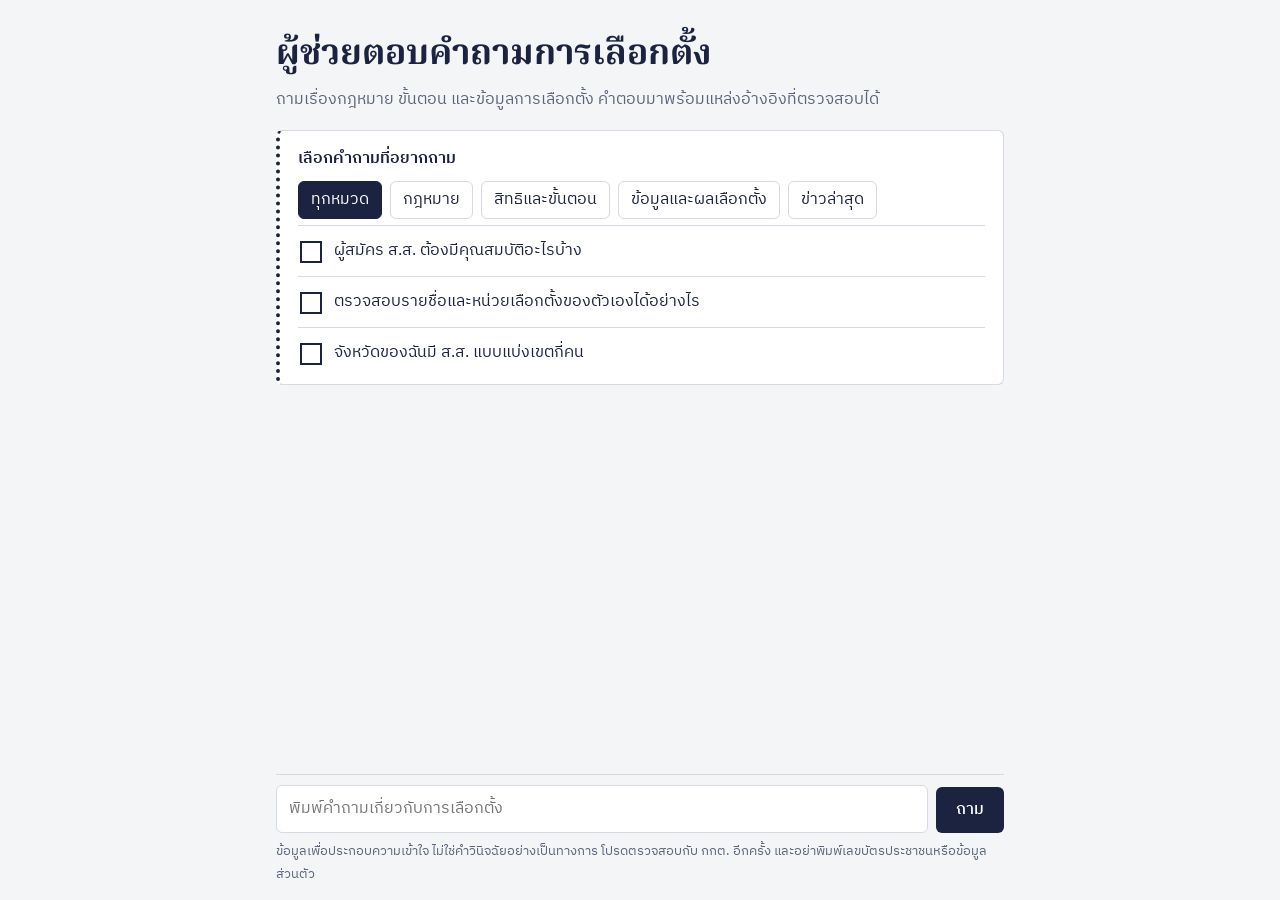
==== index.html @ f16151f4 "Add files via upload" ====
<!DOCTYPE html>
<html lang="th">
<head>
<meta charset="utf-8">
<meta name="viewport" content="width=device-width, initial-scale=1">
<title>ผู้ช่วยตอบคำถามการเลือกตั้ง</title>
<link rel="preconnect" href="https://fonts.googleapis.com">
<link rel="preconnect" href="https://fonts.gstatic.com" crossorigin>
<link href="https://fonts.googleapis.com/css2?family=IBM+Plex+Sans+Thai:wght@400;500;600&family=Noto+Serif+Thai:wght@700&display=swap" rel="stylesheet">
<link rel="stylesheet" href="style.css">
</head>
<body>
<div class="wrap">
  <header>
    <h1>ผู้ช่วยตอบคำถามการเลือกตั้ง</h1>
    <p>ถามเรื่องกฎหมาย ขั้นตอน และข้อมูลการเลือกตั้ง คำตอบมาพร้อมแหล่งอ้างอิงที่ตรวจสอบได้</p>
  </header>

  <section id="ballot" class="ballot" aria-label="คำถามแนะนำ">
    <div class="ballot-head">เลือกคำถามที่อยากถาม</div>
    <div id="tabs" class="tabs" role="group" aria-label="หมวดคำถาม"></div>
    <div id="options"></div>
  </section>

  <main id="chat" aria-live="polite"></main>

  <div class="composer">
    <div class="composer-row">
      <button id="reset" class="ghost" type="button" hidden>เริ่มใหม่</button>
      <textarea id="input" rows="1" maxlength="500" placeholder="พิมพ์คำถามเกี่ยวกับการเลือกตั้ง" aria-label="คำถาม"></textarea>
      <button id="send" type="button">ถาม</button>
    </div>
    <p class="note">ข้อมูลเพื่อประกอบความเข้าใจ ไม่ใช่คำวินิจฉัยอย่างเป็นทางการ โปรดตรวจสอบกับ กกต. อีกครั้ง และอย่าพิมพ์เลขบัตรประชาชนหรือข้อมูลส่วนตัว</p>
  </div>
</div>
<script src="config.js"></script>
<script src="app.js"></script>
</body>
</html>
---- style.css ----
:root{--ink:#1b2340;--paper:#f4f5f7;--white:#fff;--line:#d5d9e2;--slate:#5b6478;--stamp:#b3362d;--tint:#e6ebf5;--r:6px}
*{box-sizing:border-box}
body{margin:0;background:var(--paper);color:var(--ink);font:400 1rem/1.75 "IBM Plex Sans Thai","Noto Sans Thai",system-ui,sans-serif}
.wrap{max-width:760px;margin:0 auto;padding:0 16px;min-height:100vh;display:flex;flex-direction:column}
header{padding:32px 0 16px}
h1{margin:0 0 6px;font:700 clamp(1.6rem,4.5vw,2.2rem)/1.35 "Noto Serif Thai",serif}
header p{margin:0;color:var(--slate)}
button,textarea,input{font:inherit;color:inherit}
button{cursor:pointer}
:focus-visible{outline:3px solid var(--stamp);outline-offset:2px}

/* ใบลงคะแนน: คำถามแนะนำ */
.ballot{background:var(--white);border:1px solid var(--line);border-left:4px dotted var(--ink);border-radius:var(--r);padding:14px 18px 6px;margin-bottom:16px}
.ballot[hidden]{display:none}
.ballot-head{font-weight:600;margin-bottom:8px}
.tabs{display:flex;flex-wrap:wrap;gap:8px;margin-bottom:6px}
.tabs button{background:var(--white);border:1px solid var(--line);border-radius:var(--r);padding:4px 12px}
.tabs button[aria-pressed=true]{background:var(--ink);border-color:var(--ink);color:var(--white)}
.option{display:flex;gap:12px;align-items:flex-start;width:100%;text-align:left;background:none;border:0;border-top:1px solid var(--line);padding:11px 2px}
.option:hover .box{background:var(--tint)}
.box{flex:none;position:relative;width:22px;height:22px;margin-top:4px;border:2px solid var(--ink);background:var(--white)}
.box::before,.box::after{content:"";position:absolute;left:50%;top:50%;width:24px;height:3px;background:var(--stamp);transform:translate(-50%,-50%) rotate(45deg) scale(0);transition:transform .18s ease-out}
.box::after{transform:translate(-50%,-50%) rotate(-45deg) scale(0)}
.option.stamped .box::before{transform:translate(-50%,-50%) rotate(45deg) scale(1)}
.option.stamped .box::after{transform:translate(-50%,-50%) rotate(-45deg) scale(1)}

/* บทสนทนา */
#chat{display:flex;flex-direction:column;gap:20px;flex:1;padding-bottom:16px}
.msg.user{align-self:flex-end;max-width:85%;background:var(--tint);padding:8px 14px;border-radius:var(--r);white-space:pre-wrap}
.msg.model{border-left:3px solid var(--ink);padding-left:14px}
.msg.clarify{border-left-color:var(--stamp)}
.msg .tag{display:block;font-weight:600;color:var(--stamp)}
.msg p{margin:0 0 .6em}
.msg ul,.msg ol{margin:0 0 .6em;padding-left:1.4em}
.msg a{color:var(--ink)}
.src{margin-top:8px;font-size:.875rem;color:var(--slate)}
.src ul{margin:2px 0 0;padding-left:1.2em}
.fb{display:flex;gap:6px;align-items:center;margin-top:6px;font-size:.875rem;color:var(--slate)}
.fb button{background:none;border:1px solid var(--line);border-radius:var(--r);padding:0 10px}
.fb button:disabled{opacity:.5;cursor:default}
.wait{color:var(--slate);animation:pulse 1.2s ease-in-out infinite}
@keyframes pulse{50%{opacity:.4}}
.err{border-left-color:var(--stamp);color:var(--stamp)}

/* ช่องพิมพ์ */
.composer{position:sticky;bottom:0;background:var(--paper);padding:10px 0 14px;border-top:1px solid var(--line)}
.composer-row{display:flex;gap:8px;align-items:flex-end}
textarea{flex:1;resize:none;max-height:140px;padding:9px 12px;border:1px solid var(--line);border-radius:var(--r);background:var(--white)}
#send,.btn{background:var(--ink);color:var(--white);border:0;border-radius:var(--r);padding:9px 20px;font-weight:500}
#send:disabled{opacity:.5}
.ghost{background:none;border:1px solid var(--line);border-radius:var(--r);padding:9px 12px}
.note{margin:8px 0 0;font-size:.8rem;color:var(--slate)}

/* หน้าแอดมิน */
.panel{background:var(--white);border:1px solid var(--line);border-radius:var(--r);padding:14px 18px;margin-bottom:16px;overflow-x:auto}
.panel h2{margin:0 0 8px;font-size:1.1rem}
table{border-collapse:collapse;width:100%;font-size:.9rem}
th,td{border-top:1px solid var(--line);padding:6px 8px;text-align:left;vertical-align:top}
.wrap.wide{max-width:1000px}
.panel input,.panel textarea{width:100%;margin-bottom:8px;border:1px solid var(--line);border-radius:var(--r);padding:8px 10px}

@media (prefers-reduced-motion:reduce){.wait{animation:none}.box::before,.box::after{transition:none}}
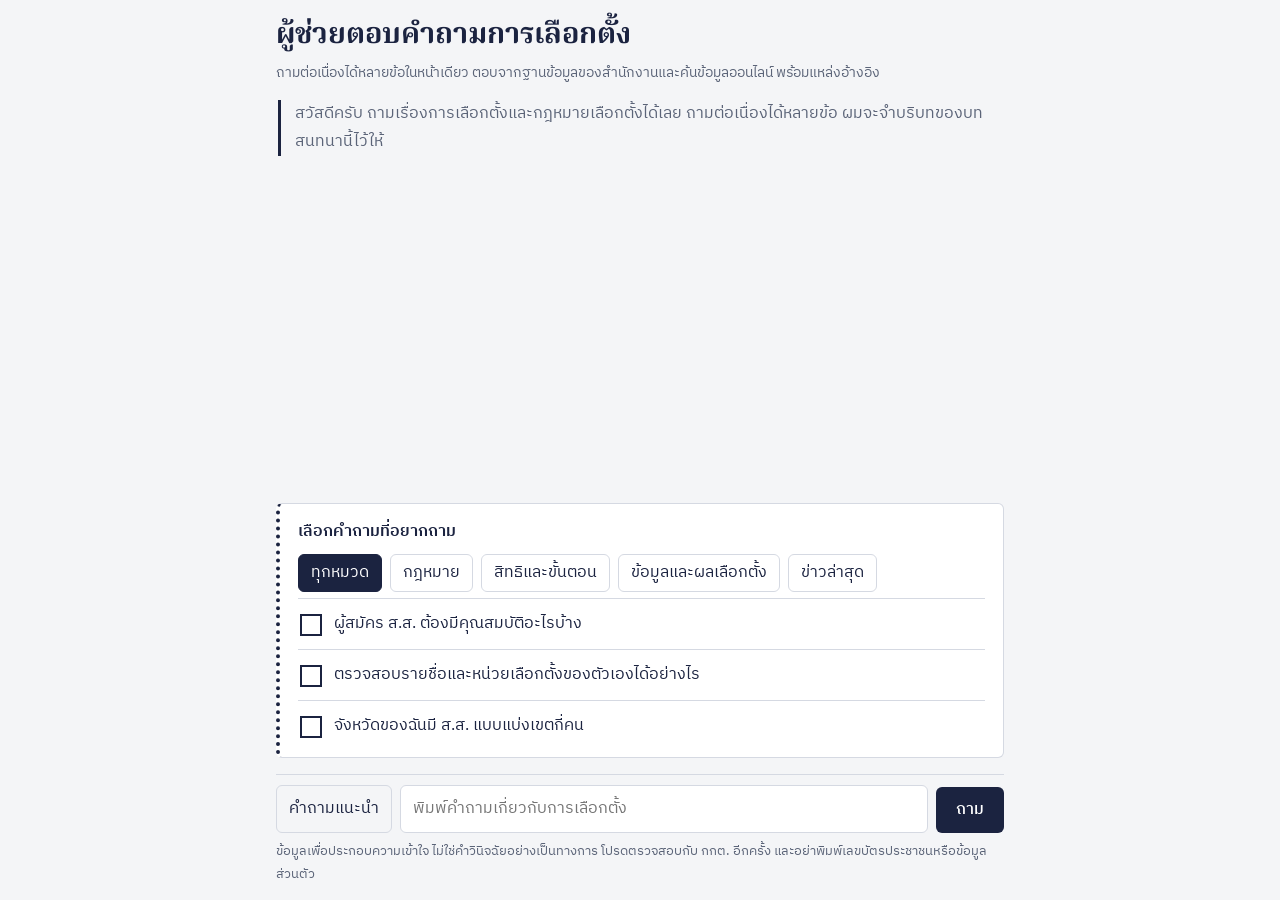
==== commit b81f7ee4: "Add files via upload" ====
--- a/index.html
+++ b/index.html
@@ -10,11 +10,13 @@
 <link rel="stylesheet" href="style.css">
 </head>
 <body>
-<div class="wrap">
+<div class="wrap chatpage">
   <header>
     <h1>ผู้ช่วยตอบคำถามการเลือกตั้ง</h1>
-    <p>ถามเรื่องกฎหมาย ขั้นตอน และข้อมูลการเลือกตั้ง คำตอบมาพร้อมแหล่งอ้างอิงที่ตรวจสอบได้</p>
+    <p>ถามต่อเนื่องได้หลายข้อในหน้าเดียว ตอบจากฐานข้อมูลของสำนักงานและค้นข้อมูลออนไลน์ พร้อมแหล่งอ้างอิง</p>
   </header>
+
+  <main id="chat" aria-live="polite"></main>
 
   <section id="ballot" class="ballot" aria-label="คำถามแนะนำ">
     <div class="ballot-head">เลือกคำถามที่อยากถาม</div>
@@ -22,11 +24,10 @@
     <div id="options"></div>
   </section>
 
-  <main id="chat" aria-live="polite"></main>
-
   <div class="composer">
     <div class="composer-row">
       <button id="reset" class="ghost" type="button" hidden>เริ่มใหม่</button>
+      <button id="suggest" class="ghost" type="button" aria-label="คำถามแนะนำ" title="คำถามแนะนำ">คำถามแนะนำ</button>
       <textarea id="input" rows="1" maxlength="500" placeholder="พิมพ์คำถามเกี่ยวกับการเลือกตั้ง" aria-label="คำถาม"></textarea>
       <button id="send" type="button">ถาม</button>
     </div>
--- a/style.css
+++ b/style.css
@@ -12,6 +12,7 @@
 /* ใบลงคะแนน: คำถามแนะนำ */
 .ballot{background:var(--white);border:1px solid var(--line);border-left:4px dotted var(--ink);border-radius:var(--r);padding:14px 18px 6px;margin-bottom:16px}
 .ballot[hidden]{display:none}
+.ballot{max-height:42vh;max-height:42dvh;overflow-y:auto;flex:none}
 .ballot-head{font-weight:600;margin-bottom:8px}
 .tabs{display:flex;flex-wrap:wrap;gap:8px;margin-bottom:6px}
 .tabs button{background:var(--white);border:1px solid var(--line);border-radius:var(--r);padding:4px 12px}
@@ -25,7 +26,7 @@
 .option.stamped .box::after{transform:translate(-50%,-50%) rotate(-45deg) scale(1)}
 
 /* บทสนทนา */
-#chat{display:flex;flex-direction:column;gap:20px;flex:1;padding-bottom:16px}
+#chat{display:flex;flex-direction:column;gap:20px;flex:1;min-height:0;overflow-y:auto;padding:4px 2px 16px;scroll-behavior:smooth}
 .msg.user{align-self:flex-end;max-width:85%;background:var(--tint);padding:8px 14px;border-radius:var(--r);white-space:pre-wrap}
 .msg.model{border-left:3px solid var(--ink);padding-left:14px}
 .msg.clarify{border-left-color:var(--stamp)}
@@ -35,11 +36,18 @@
 .msg a{color:var(--ink)}
 .src{margin-top:8px;font-size:.875rem;color:var(--slate)}
 .src ul{margin:2px 0 0;padding-left:1.2em}
-.fb{display:flex;gap:6px;align-items:center;margin-top:6px;font-size:.875rem;color:var(--slate)}
+.meta{display:flex;flex-wrap:wrap;gap:6px 12px;align-items:center;margin-top:8px;font-size:.875rem;color:var(--slate)}
+.badge{border:1px solid var(--line);background:var(--tint);border-radius:999px;padding:0 10px;font-size:.8rem}
+.badge.db{border-color:var(--ink)}
+.msg.welcome{color:var(--slate)}
+.fb{display:flex;gap:6px;align-items:center}
 .fb button{background:none;border:1px solid var(--line);border-radius:var(--r);padding:0 10px}
 .fb button:disabled{opacity:.5;cursor:default}
-.wait{color:var(--slate);animation:pulse 1.2s ease-in-out infinite}
-@keyframes pulse{50%{opacity:.4}}
+.wait{color:var(--slate)}
+.dots{display:inline-flex;gap:4px;margin-left:8px;vertical-align:middle}
+.dots i{width:6px;height:6px;border-radius:50%;background:var(--slate);animation:blink 1.2s infinite ease-in-out}
+.dots i:nth-child(2){animation-delay:.2s}.dots i:nth-child(3){animation-delay:.4s}
+@keyframes blink{0%,80%,100%{opacity:.25}40%{opacity:1}}
 .err{border-left-color:var(--stamp);color:var(--stamp)}
 
 /* ช่องพิมพ์ */
@@ -59,4 +67,13 @@
 .wrap.wide{max-width:1000px}
 .panel input,.panel textarea{width:100%;margin-bottom:8px;border:1px solid var(--line);border-radius:var(--r);padding:8px 10px}
 
-@media (prefers-reduced-motion:reduce){.wait{animation:none}.box::before,.box::after{transition:none}}
+/* หน้าแชตเต็มจอ */
+.wrap.chatpage{height:100vh;height:100dvh;min-height:0}
+.chatpage header{padding:16px 0 10px}
+.chatpage h1{font-size:clamp(1.3rem,4vw,1.8rem)}
+.chatpage header p{font-size:.9rem}
+.composer{flex:none}
+.composer-row .ghost{white-space:nowrap}
+@media (max-width:520px){.composer-row{flex-wrap:wrap}.composer-row textarea{flex:1 1 100%;order:-1}.composer-row #send{margin-left:auto}}
+
+@media (prefers-reduced-motion:reduce){#chat{scroll-behavior:auto}.dots i{animation:none}.box::before,.box::after{transition:none}}
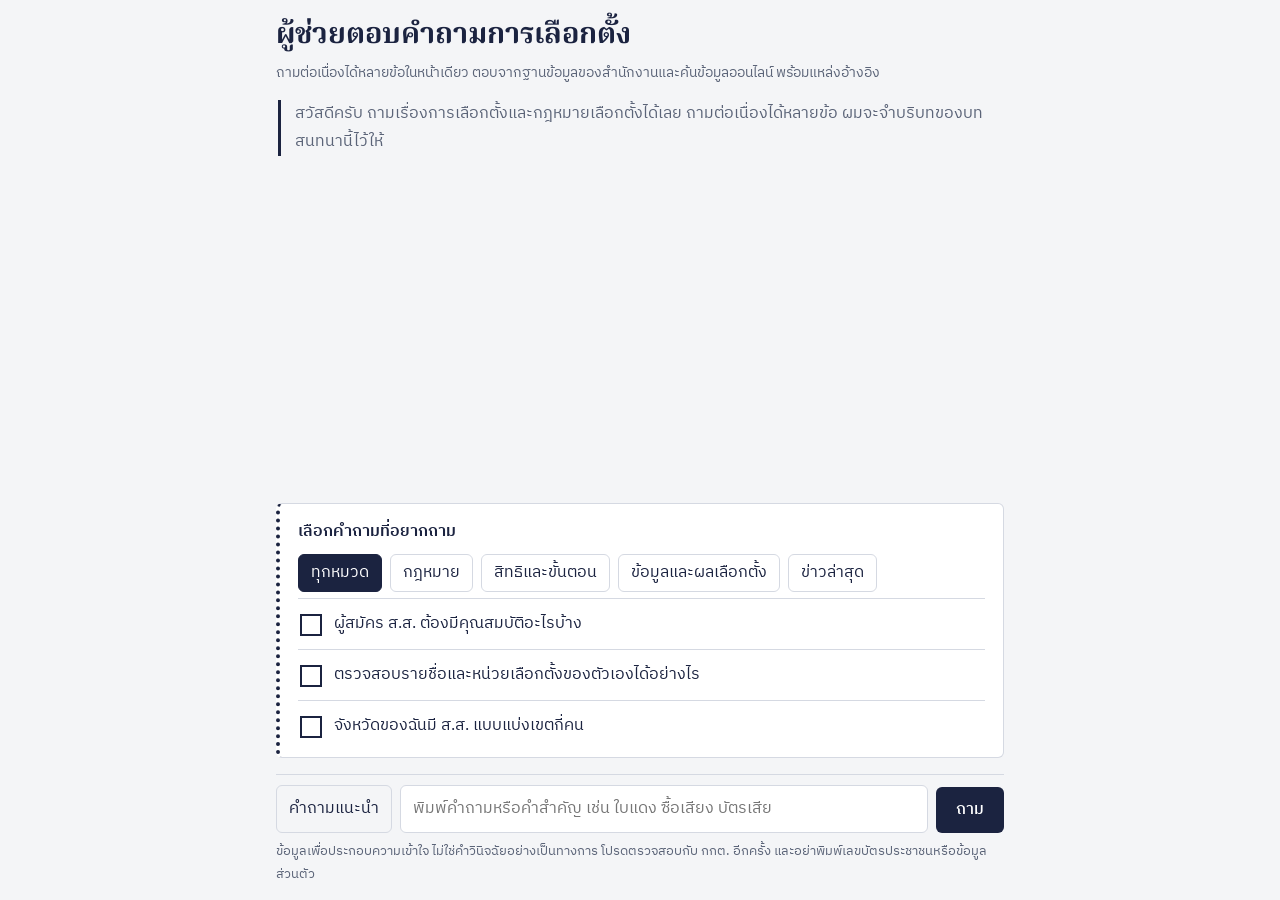
==== commit ed8992e0: "Update index.html" ====
--- a/index.html
+++ b/index.html
@@ -25,10 +25,11 @@
   </section>
 
   <div class="composer">
+    <div id="ac" class="ac" role="listbox" aria-label="คำถามที่ใกล้เคียง" hidden></div>
     <div class="composer-row">
       <button id="reset" class="ghost" type="button" hidden>เริ่มใหม่</button>
       <button id="suggest" class="ghost" type="button" aria-label="คำถามแนะนำ" title="คำถามแนะนำ">คำถามแนะนำ</button>
-      <textarea id="input" rows="1" maxlength="500" placeholder="พิมพ์คำถามเกี่ยวกับการเลือกตั้ง" aria-label="คำถาม"></textarea>
+      <textarea id="input" rows="1" maxlength="500" placeholder="พิมพ์คำถามหรือคำสำคัญ เช่น ใบแดง ซื้อเสียง บัตรเสีย" autocomplete="off" aria-label="คำถาม"></textarea>
       <button id="send" type="button">ถาม</button>
     </div>
     <p class="note">ข้อมูลเพื่อประกอบความเข้าใจ ไม่ใช่คำวินิจฉัยอย่างเป็นทางการ โปรดตรวจสอบกับ กกต. อีกครั้ง และอย่าพิมพ์เลขบัตรประชาชนหรือข้อมูลส่วนตัว</p>
